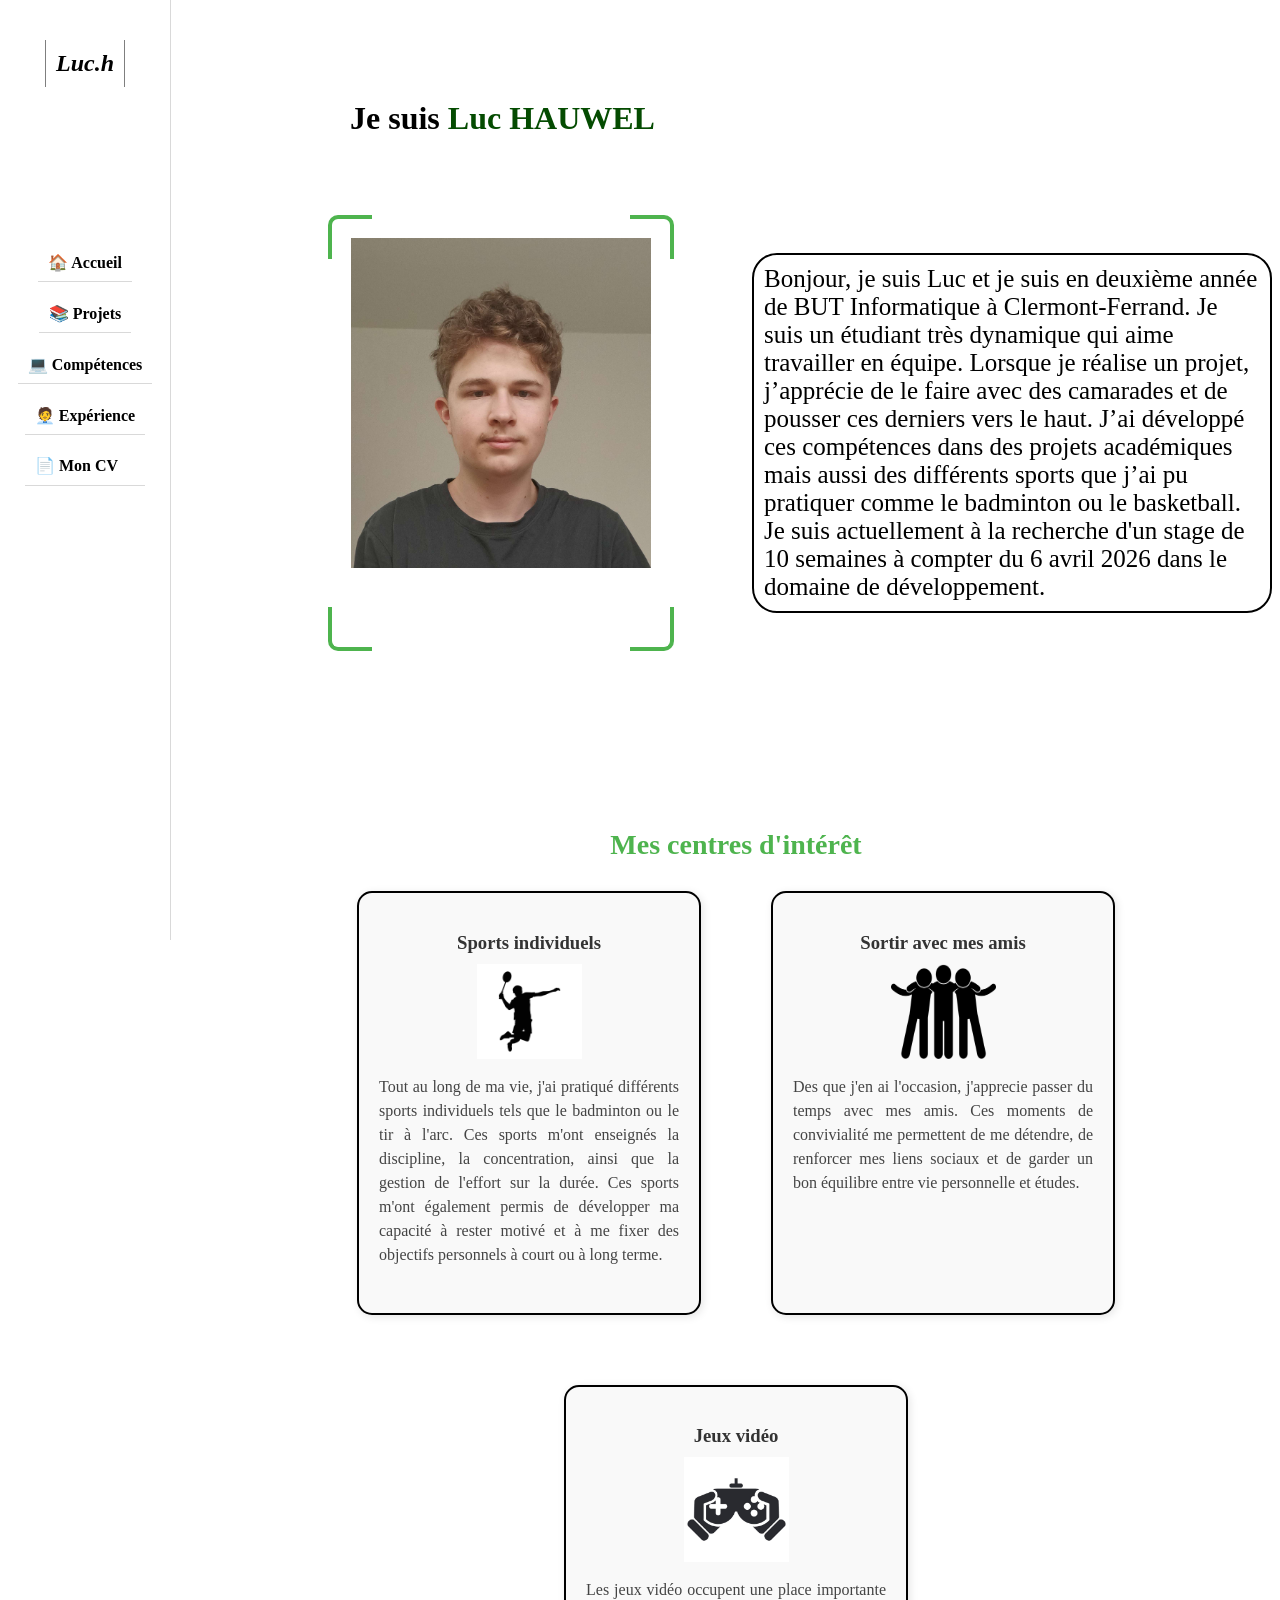
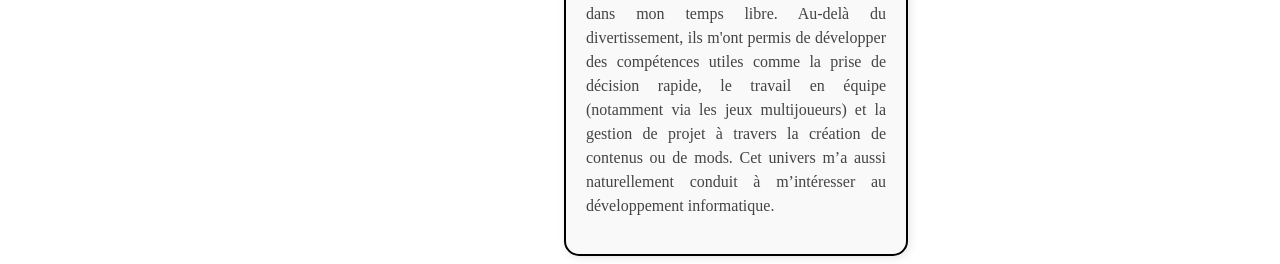
==== index.html @ 3b984aef "add of all files" ====
<!DOCTYPE html>
<html lang="fr">
  <head> 
    <meta charset="UTF-8">
	<title>🏠 Portfolio - Accueil</title>
	<link rel="stylesheet" href="style.css">
	<link rel="stylesheet" href="accueil.css">
  </head>


  <body> 

	<nav class="menu-vertical">
		<h1>Luc.h</h1>
		<p><a class="nav" href="index.html"> 🏠 Accueil</a></p>
		<p><a class="nav" href="projets.html"> 📚 Projets</a></p>
		<p><a class="nav" href="competences.html"> 💻 Compétences</a></p>
		<p><a class="nav" href="experiences.html"> 🧑‍💼 Expérience</a></p>

		<a href="documents/CV_HAUWEL_LUC.pdf" download class="nav">📄 Mon CV</a>
	</nav>

	<h1 class="titre"> 
		<span> Je suis </span>
		<span class="nom"> Luc HAUWEL </span>	
	</h1>

	<div class="top">
		<div class="image-frame">
			<img class="image" src="images/photo_cv.jpg" width="200" height="200">
			<div class="corner top-left"></div>
			<div class="corner top-right"></div>
			<div class="corner bottom-left"></div>
			<div class="corner bottom-right"></div>
		</div>



		<p class="propos">
			<span> Bonjour, je suis Luc et je suis en deuxième année de BUT Informatique à Clermont-Ferrand. Je suis un étudiant très dynamique qui aime travailler en équipe. Lorsque je réalise un projet, j’apprécie de le faire avec des camarades et de pousser ces derniers vers le haut. J’ai développé ces compétences dans des projets académiques mais aussi des différents sports que j’ai pu pratiquer comme le badminton ou le basketball. Je suis actuellement à la recherche d'un stage de 10 semaines à compter du 6 avril 2026 dans le domaine de développement. </span>
		</p>

	</div>

	<div class="centresInteret">
		<h2 class="titre-centre">Mes centres d'intérêt</h2>

		<div class="blocs">
			<div class="sport">
				<h3> Sports individuels </h3>
				<img src="images/logo_badminton.png" height="25%" width="35%" />
				<p> Tout au long de ma vie, j'ai pratiqué différents sports individuels tels que le badminton ou le tir à l'arc. Ces sports m'ont enseignés la discipline, la concentration, ainsi que la gestion de l'effort sur la durée. Ces sports m'ont également permis de développer ma capacité à rester motivé et à me fixer des objectifs personnels à court ou à long terme. </p>
			</div>

			<div class="amis">
				<h3> Sortir avec mes amis </h3>
				<img src="images/logo_amis.png" height="25%" width="35%" />
				<p> Des que j'en ai l'occasion, j'apprecie passer du temps avec mes amis. Ces moments de convivialité me permettent de me détendre, de renforcer mes liens sociaux et de garder un bon équilibre entre vie personnelle et études. </p>
			</div>

			<div class="jeux">
				<h3>Jeux vidéo</h3>
				<img src="images/logo_jeux.jpg" height="35%" width="35%" />
				<p> Les jeux vidéo occupent une place importante dans mon temps libre. Au-delà du divertissement, ils m'ont permis de développer des compétences utiles comme la prise de décision rapide, le travail en équipe (notamment via les jeux multijoueurs) et la gestion de projet à travers la création de contenus ou de mods. Cet univers m’a aussi naturellement conduit à m’intéresser au développement informatique. </p>
			</div>
		</div>
	</div>



  </body>
</html>
---- style.css ----
body{
    color: black;
    margin-left: 200px; /* Pour ne pas que le contenu passe sous le menu */
}


.menu-vertical {
    color: black;
    position: fixed;
    left: 0;
    top: 0;
    width: 150px;
    height: 100vh;
    background-color: white;
    padding: 20px 10px;
    display: flex;
    flex-direction: column;
    align-items: center;
    justify-items: start;
    border-right: 1px solid rgba(0, 0, 0, 0.150);
}

.menu-vertical h1 {
    font-style: italic;
    font-weight: bold;
    margin-bottom: 20px;
    color: black;
    margin-bottom: 150px;
    border-left: 1px solid rgba(0, 0, 0, 0.50);
    border-right: 1px solid rgba(0, 0, 0, 0.50);
    padding : 10px;
}

.menu-vertical .nav {    
    color : black;
    margin: 5px;
    padding: 10px;
    text-decoration: none;

    margin-bottom: 10px;
    width: 100px;
    font-weight: bold;
    border-color: black;
    border-bottom: 1px solid rgba(0, 0, 0, 0.150);
}

.cv{
    color : black;
    margin: 5px;
    padding: 10px;
    text-decoration: none;

    margin-top: 400px;
    width: 100px;
    font-weight: bold;
    border-color: black;
    border-bottom: 1px solid rgba(0, 0, 0, 0.178);
}

.titre{
    margin-top: 100px;
    margin-left: 150px;
}
---- accueil.css ----
.top{
    display: flex;
    gap: 100px; /* espace entre le texte et l'image */
    margin-top: 100px;
    margin-left: 150px;
}

.propos {
    width: 700px;
    padding: 10px;
    border: solid 2px black;
    border-radius: 25px;
}

.propos span{
    font-size: 25px ;
}

.nom{
    color : rgb(4, 75, 1);
}



.image{
    width: 300px;
    height: 330px;
    display: block;
    position: relative;
    z-index: 1; /* ← image au-dessus des coins */

}

.image-frame {
  position: relative;
  display: inline-block;
  padding: 1px; /* espace entre l'image et les coins */
}

.corner {
  position: absolute;
  width: 40px;
  height: 40px;
  border: 4px solid rgb(78, 180, 78);
  background-color: white; /* pour cacher sous l’image si besoin */
}

/* Coin haut gauche */
.corner.top-left {
  top: 0;
  left: 0;
  border-right: none;
  border-bottom: none;
  border-top-left-radius: 10px;
  transform: translate(-50%, -50%);
}

/* Coin haut droit */
.corner.top-right {
  top: 0;
  right: 0;
  border-left: none;
  border-bottom: none;
  border-top-right-radius: 10px;
  transform: translate(50%, -50%);
}

/* Coin bas gauche */
.corner.bottom-left {
  bottom: 0;
  left: 0;
  border-right: none;
  border-top: none;
  border-bottom-left-radius: 10px;
  transform: translate(-50%, 50%);
}

/* Coin bas droit */
.corner.bottom-right {
  bottom: 0;
  right: 0;
  border-left: none;
  border-top: none;
  border-bottom-right-radius: 10px;
  transform: translate(50%, 50%);
}



.centresInteret{
  margin-top: 200px;
}


/* Titre principal */
.titre-centre {
    text-align: center;
    color: rgb(78, 180, 78);
    margin-bottom: 30px;
    font-size: 28px;
}

/* Conteneur des blocs en ligne */
.blocs {
    display: flex;
    justify-content: center;
    gap: 70px; /* espace entre les blocs */
    flex-wrap: wrap; /* permet de passer à la ligne si l'écran est trop petit */
}

/* Style commun aux blocs d'intérêt */
.blocs > div {
    width: 300px; /* largeur fixe pour chaque bloc */
    padding: 20px;
    border: 2px solid black;
    border-radius: 15px;
    background-color: #f9f9f9;
    box-shadow: 2px 2px 8px rgba(0, 0, 0, 0.1);
    display: flex;
    flex-direction: column;
    justify-content: flex-start;
    align-items: center;
}

/* Titres des blocs */
.blocs > div h3 {
    text-align: center;
    margin-bottom: 10px;
    color: #333;
}

/* Paragraphe des blocs */
.blocs > div p {
    text-align: justify;
    color: #444;
    line-height: 1.5;
}

.blocs > div:hover {
    transform: scale(1.05); /* agrandit légèrement */
    border-color: rgb(78, 180, 78);
    transition: border-color 0.3s ease, border-width 0.3s ease;
}
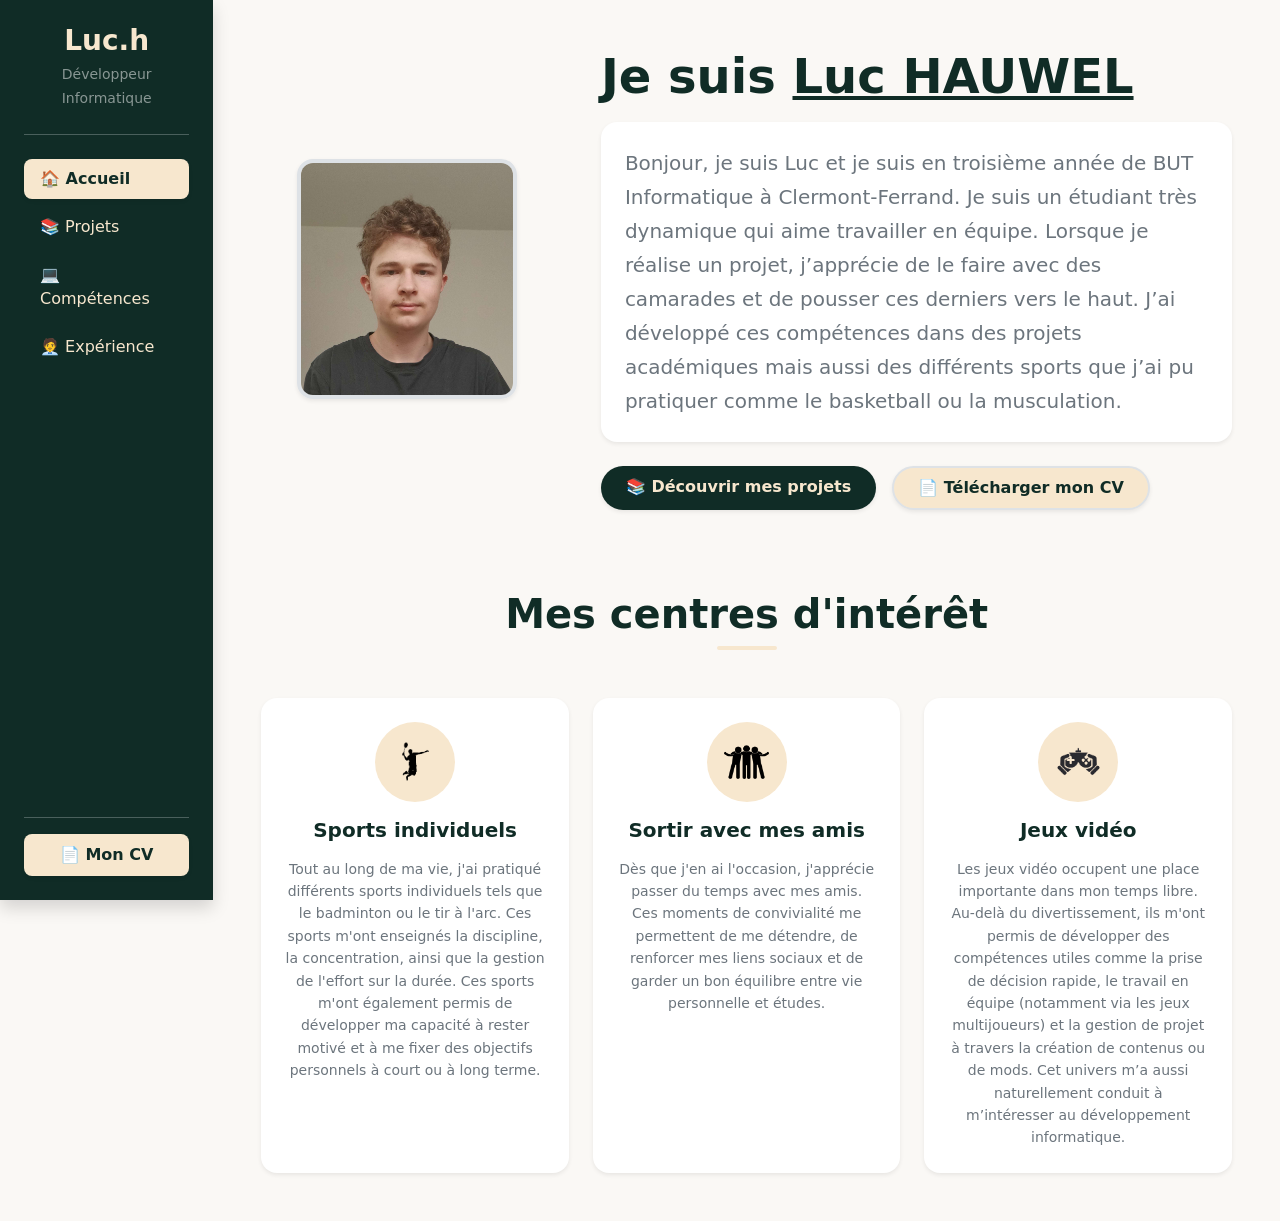
==== commit e3343149: "change of global design of portfolio and update of texts" ====
--- a/index.html
+++ b/index.html
@@ -1,72 +1,159 @@
 <!DOCTYPE html>
 <html lang="fr">
-  <head> 
+<head>
     <meta charset="UTF-8">
-	<title>🏠 Portfolio - Accueil</title>
-	<link rel="stylesheet" href="style.css">
-	<link rel="stylesheet" href="accueil.css">
-  </head>
+    <meta name="viewport" content="width=device-width, initial-scale=1.0">
+    <title>🏠 Portfolio - Luc HAUWEL</title>
+    <!-- Bootstrap 5 CSS -->
+    <link href="https://cdn.jsdelivr.net/npm/bootstrap@5.3.3/dist/css/bootstrap.min.css" rel="stylesheet">
+</head>
 
+<body class="min-vh-100" style="background-color: #FAF8F5;">
 
-  <body> 
+    <!-- NAVBAR MOBILE (affichée uniquement sur petits écrans < lg) -->
+    <nav class="navbar navbar-dark d-lg-none sticky-top px-3 shadow-sm" style="background-color: #102C26;">
+        <div class="container-fluid">
+            <a class="navbar-brand fw-bold" href="index.html" style="color: #F7E7CE;">Luc.h</a>
+            <button class="navbar-toggler border-0" type="button" data-bs-toggle="collapse" data-bs-target="#menuNavbar" aria-controls="menuNavbar" aria-expanded="false" aria-label="Toggle navigation">
+                <span class="navbar-toggler-icon"></span>
+            </button>
+            
+            <div class="collapse navbar-collapse mt-3" id="menuNavbar">
+                <ul class="navbar-nav gap-2 mb-3">
+                    <li class="nav-item">
+                        <a class="nav-link active fw-bold px-3 rounded-3" href="index.html" style="background-color: #F7E7CE; color: #102C26;">🏠 Accueil</a>
+                    </li>
+                    <li class="nav-item">
+                        <a class="nav-link px-3" href="projets.html" style="color: #F7E7CE;">📚 Projets</a>
+                    </li>
+                    <li class="nav-item">
+                        <a class="nav-link px-3" href="competences.html" style="color: #F7E7CE;">💻 Compétences</a>
+                    </li>
+                    <li class="nav-item">
+                        <a class="nav-link px-3" href="experiences.html" style="color: #F7E7CE;">🧑‍💼 Expérience</a>
+                    </li>
+                </ul>
+                <a href="documents/CV_HAUWEL_LUC.pdf" download class="btn w-100 fw-bold py-2" style="background-color: #F7E7CE; color: #102C26;">📄 Mon CV</a>
+            </div>
+        </div>
+    </nav>
 
-	<nav class="menu-vertical">
-		<h1>Luc.h</h1>
-		<p><a class="nav" href="index.html"> 🏠 Accueil</a></p>
-		<p><a class="nav" href="projets.html"> 📚 Projets</a></p>
-		<p><a class="nav" href="competences.html"> 💻 Compétences</a></p>
-		<p><a class="nav" href="experiences.html"> 🧑‍💼 Expérience</a></p>
+    <!-- STRUCTURE PRINCIPALE (GRILLE BOOTSTRAP) -->
+    <div class="container-fluid">
+        <div class="row">
 
-		<a href="documents/CV_HAUWEL_LUC.pdf" download class="nav">📄 Mon CV</a>
-	</nav>
+            <!-- SIDEBAR DESKTOP (Fixe à gauche sur écran large) -->
+            <aside class="col-lg-3 col-xl-2 d-none d-lg-flex flex-column justify-content-between sticky-top vh-100 p-4 shadow" style="background-color: #102C26;">
+                <div>
+                    <!-- Logo / Identité -->
+                    <div class="text-center pb-4 mb-4 border-bottom border-light border-opacity-25">
+                        <h2 class="h3 fw-bold mb-1" style="color: #F7E7CE;">Luc.h</h2>
+                        <small class="text-white-50">Développeur Informatique</small>
+                    </div>
 
-	<h1 class="titre"> 
-		<span> Je suis </span>
-		<span class="nom"> Luc HAUWEL </span>	
-	</h1>
+                    <!-- Navigation -->
+                    <nav class="nav nav-pills flex-column gap-2">
+                        <a class="nav-link fw-bold px-3 py-2 rounded-3 shadow-sm" href="index.html" style="background-color: #F7E7CE; color: #102C26;">🏠 Accueil</a>
+                        <a class="nav-link fw-medium px-3 py-2 rounded-3" href="projets.html" style="color: #F7E7CE;">📚 Projets</a>
+                        <a class="nav-link fw-medium px-3 py-2 rounded-3" href="competences.html" style="color: #F7E7CE;">💻 Compétences</a>
+                        <a class="nav-link fw-medium px-3 py-2 rounded-3" href="experiences.html" style="color: #F7E7CE;">🧑‍💼 Expérience</a>
+                    </nav>
+                </div>
 
-	<div class="top">
-		<div class="image-frame">
-			<img class="image" src="images/photo_cv.jpg" width="200" height="200">
-			<div class="corner top-left"></div>
-			<div class="corner top-right"></div>
-			<div class="corner bottom-left"></div>
-			<div class="corner bottom-right"></div>
-		</div>
+                <!-- Bouton Téléchargement CV -->
+                <div class="pt-3 border-top border-light border-opacity-25">
+                    <a href="documents/CV_HAUWEL_LUC.pdf" download class="btn w-100 fw-bold py-2 shadow-sm rounded-3" style="background-color: #F7E7CE; color: #102C26;">📄 Mon CV</a>
+                </div>
+            </aside>
 
+            <!-- CONTENU DE LA PAGE -->
+            <main class="col-12 col-lg-9 col-xl-10 px-4 px-md-5 py-5">
 
+                <!-- SECTION HERO (PHOTO + PRÉSENTATION) -->
+                <section class="row align-items-center g-5 mb-5 pb-lg-3">
+                    
+                    <!-- Colonne Photo -->
+                    <div class="col-12 col-md-5 col-xl-4 text-center">
+                        <img src="images/photo_cv.jpg" alt="Luc HAUWEL" width="220" height="240" class="img-fluid rounded-4 shadow-sm border border-4" style="border-color: #F7E7CE; object-fit: cover;">
+                    </div>
 
-		<p class="propos">
-			<span> Bonjour, je suis Luc et je suis en deuxième année de BUT Informatique à Clermont-Ferrand. Je suis un étudiant très dynamique qui aime travailler en équipe. Lorsque je réalise un projet, j’apprécie de le faire avec des camarades et de pousser ces derniers vers le haut. J’ai développé ces compétences dans des projets académiques mais aussi des différents sports que j’ai pu pratiquer comme le badminton ou le basketball. Je suis actuellement à la recherche d'un stage de 10 semaines à compter du 6 avril 2026 dans le domaine de développement. </span>
-		</p>
+                    <!-- Colonne Présentation -->
+                    <div class="col-12 col-md-7 col-xl-8">
 
-	</div>
+                        <h1 class="display-5 fw-bold mb-3" style="color: #102C26;">
+                            Je suis <span class="text-decoration-underline" style="text-decoration-color: #F7E7CE;">Luc HAUWEL</span>
+                        </h1>
 
-	<div class="centresInteret">
-		<h2 class="titre-centre">Mes centres d'intérêt</h2>
+                        <div class="card border-0 shadow-sm rounded-4 p-4 mb-4" style="background-color: #FFFFFF;">
+                            <p class="card-text text-secondary fs-5 mb-0" style="line-height: 1.7;">
+                                Bonjour, je suis Luc et je suis en troisième année de BUT Informatique à Clermont-Ferrand. Je suis un étudiant très dynamique qui aime travailler en équipe. Lorsque je réalise un projet, j’apprécie de le faire avec des camarades et de pousser ces derniers vers le haut. J’ai développé ces compétences dans des projets académiques mais aussi des différents sports que j’ai pu pratiquer comme le basketball ou la musculation.
+                            </p>
+                        </div>
 
-		<div class="blocs">
-			<div class="sport">
-				<h3> Sports individuels </h3>
-				<img src="images/logo_badminton.png" height="25%" width="35%" />
-				<p> Tout au long de ma vie, j'ai pratiqué différents sports individuels tels que le badminton ou le tir à l'arc. Ces sports m'ont enseignés la discipline, la concentration, ainsi que la gestion de l'effort sur la durée. Ces sports m'ont également permis de développer ma capacité à rester motivé et à me fixer des objectifs personnels à court ou à long terme. </p>
-			</div>
+                        <div class="d-flex flex-wrap gap-3">
+                            <a href="projets.html" class="btn px-4 py-2 fw-semibold rounded-pill shadow-sm" style="background-color: #102C26; color: #F7E7CE;">📚 Découvrir mes projets</a>
+                            <a href="documents/CV_HAUWEL_LUC.pdf" download class="btn px-4 py-2 fw-semibold rounded-pill border border-2 shadow-sm" style="border-color: #102C26; color: #102C26; background-color: #F7E7CE;">📄 Télécharger mon CV</a>
+                        </div>
+                    </div>
 
-			<div class="amis">
-				<h3> Sortir avec mes amis </h3>
-				<img src="images/logo_amis.png" height="25%" width="35%" />
-				<p> Des que j'en ai l'occasion, j'apprecie passer du temps avec mes amis. Ces moments de convivialité me permettent de me détendre, de renforcer mes liens sociaux et de garder un bon équilibre entre vie personnelle et études. </p>
-			</div>
+                </section>
 
-			<div class="jeux">
-				<h3>Jeux vidéo</h3>
-				<img src="images/logo_jeux.jpg" height="35%" width="35%" />
-				<p> Les jeux vidéo occupent une place importante dans mon temps libre. Au-delà du divertissement, ils m'ont permis de développer des compétences utiles comme la prise de décision rapide, le travail en équipe (notamment via les jeux multijoueurs) et la gestion de projet à travers la création de contenus ou de mods. Cet univers m’a aussi naturellement conduit à m’intéresser au développement informatique. </p>
-			</div>
-		</div>
-	</div>
+                <!-- SECTION CENTRES D'INTÉRÊT -->
+                <section class="mt-5 pt-3">
+                    <div class="text-center mb-5">
+                        <h2 class="display-6 fw-bold mb-2" style="color: #102C26;">Mes centres d'intérêt</h2>
+                        <div class="mx-auto rounded-pill" style="width: 60px; height: 4px; background-color: #F7E7CE;"></div>
+                    </div>
 
+                    <div class="row g-4">
+                        
+                        <!-- Carte 1 : Badminton -->
+                        <div class="col-12 col-md-4">
+                            <div class="card h-100 border-0 shadow-sm rounded-4 p-4 text-center" style="background-color: #FFFFFF;">
+                                <div class="rounded-circle d-inline-flex align-items-center justify-content-center mx-auto mb-3" style="width: 80px; height: 80px; background-color: #F7E7CE;">
+                                    <img src="images/logo_badminton.png" alt="Sport" width="45" height="45" class="img-fluid" style="object-fit: contain;">
+                                </div>
+                                <h3 class="h5 fw-bold mb-3" style="color: #102C26;">Sports individuels</h3>
+                                <p class="card-text text-secondary small mb-0" style="line-height: 1.6;">
+                                    Tout au long de ma vie, j'ai pratiqué différents sports individuels tels que le badminton ou le tir à l'arc. Ces sports m'ont enseignés la discipline, la concentration, ainsi que la gestion de l'effort sur la durée. Ces sports m'ont également permis de développer ma capacité à rester motivé et à me fixer des objectifs personnels à court ou à long terme.
+                                </p>
+                            </div>
+                        </div>
 
+                        <!-- Carte 2 : Amis -->
+                        <div class="col-12 col-md-4">
+                            <div class="card h-100 border-0 shadow-sm rounded-4 p-4 text-center" style="background-color: #FFFFFF;">
+                                <div class="rounded-circle d-inline-flex align-items-center justify-content-center mx-auto mb-3" style="width: 80px; height: 80px; background-color: #F7E7CE;">
+                                    <img src="images/logo_amis.png" alt="Amis" width="45" height="45" class="img-fluid" style="object-fit: contain;">
+                                </div>
+                                <h3 class="h5 fw-bold mb-3" style="color: #102C26;">Sortir avec mes amis</h3>
+                                <p class="card-text text-secondary small mb-0" style="line-height: 1.6;">
+                                    Dès que j'en ai l'occasion, j'apprécie passer du temps avec mes amis. Ces moments de convivialité me permettent de me détendre, de renforcer mes liens sociaux et de garder un bon équilibre entre vie personnelle et études.
+                                </p>
+                            </div>
+                        </div>
 
-  </body>
+                        <!-- Carte 3 : Jeux vidéo -->
+                        <div class="col-12 col-md-4">
+                            <div class="card h-100 border-0 shadow-sm rounded-4 p-4 text-center" style="background-color: #FFFFFF;">
+                                <div class="rounded-circle d-inline-flex align-items-center justify-content-center mx-auto mb-3" style="width: 80px; height: 80px; background-color: #F7E7CE;">
+                                    <img src="images/logo_jeux.jpg" alt="Jeux vidéo" width="45" height="45" class="img-fluid rounded-circle" style="object-fit: contain;">
+                                </div>
+                                <h3 class="h5 fw-bold mb-3" style="color: #102C26;">Jeux vidéo</h3>
+                                <p class="card-text text-secondary small mb-0" style="line-height: 1.6;">
+                                    Les jeux vidéo occupent une place importante dans mon temps libre. Au-delà du divertissement, ils m'ont permis de développer des compétences utiles comme la prise de décision rapide, le travail en équipe (notamment via les jeux multijoueurs) et la gestion de projet à travers la création de contenus ou de mods. Cet univers m’a aussi naturellement conduit à m’intéresser au développement informatique.
+                                </p>
+                            </div>
+                        </div>
+
+                    </div>
+                </section>
+
+            </main>
+        </div>
+    </div>
+
+    <!-- Bootstrap 5 JavaScript Bundle -->
+    <script src="https://cdn.jsdelivr.net/npm/bootstrap@5.3.3/dist/js/bootstrap.bundle.min.js"></script>
+</body>
 </html>
